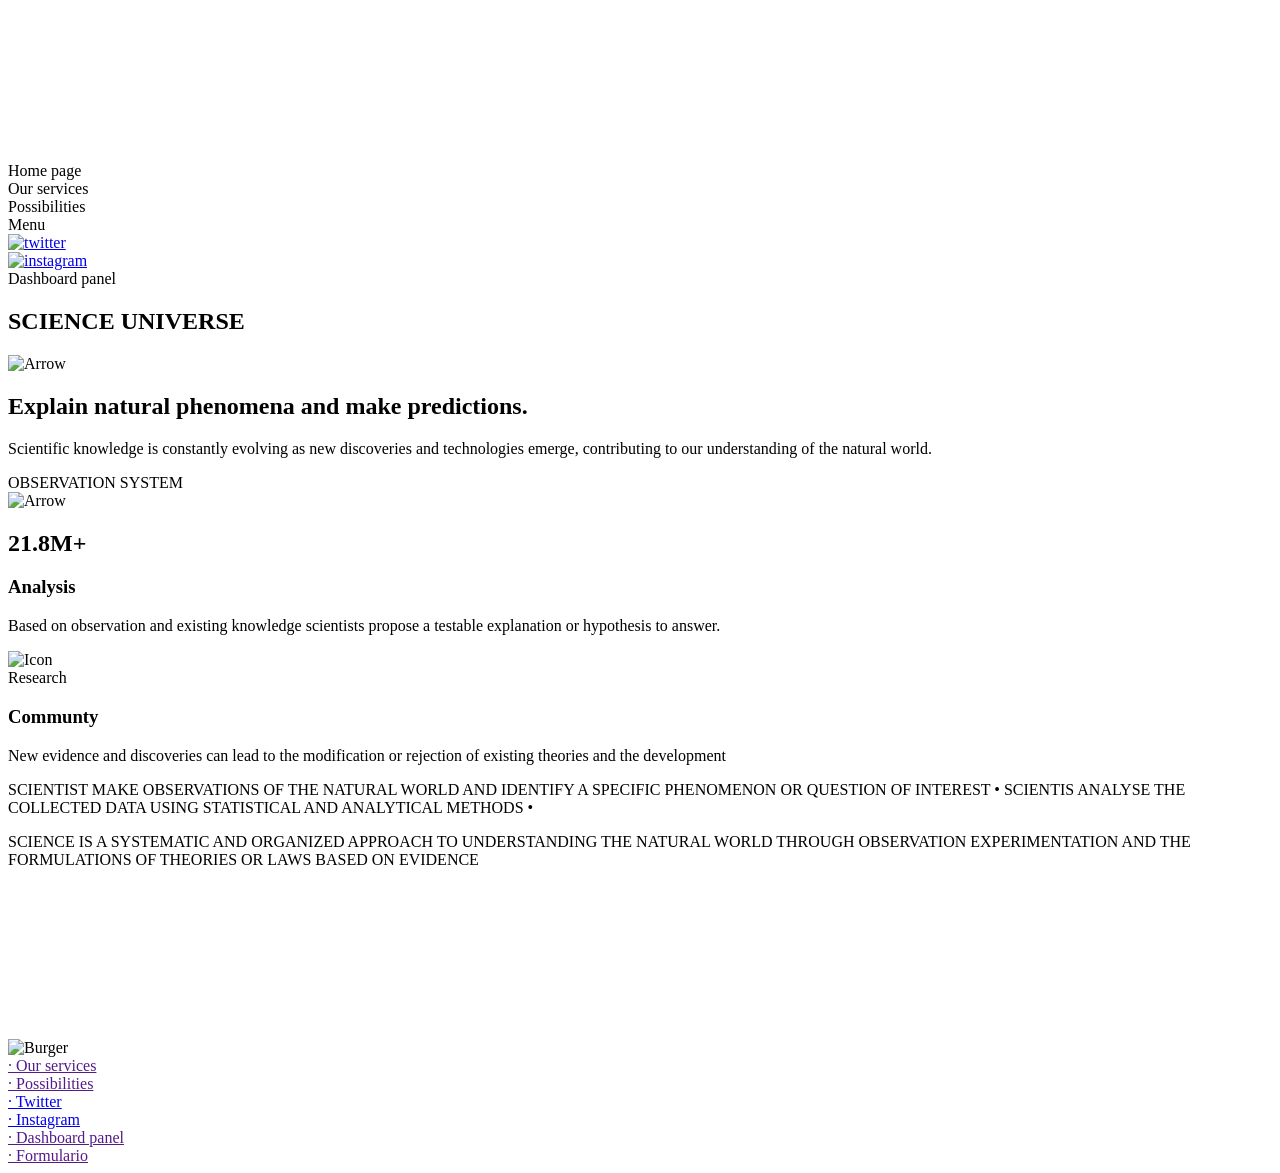
==== index.html @ e3255ff3 "Feat favicon" ====
<!DOCTYPE html>
<html lang="en">
<head>
	<meta charset="UTF-8">
	<meta name="viewport" content="width=device-width, initial-scale=1.0">
	<link rel="stylesheet" href="CSS/normalize.css">
	<link rel="stylesheet" href="CSS/styles.css">
	<link rel="icon" type="image/x-icon" href="Science-Universe.png">
	<script src="https://code.jquery.com/jquery-3.6.0.min.js"></script>
	<title>3D</title>
</head>
<body>
    <div class="backVid" id="video">
        <video class="findVid" autoplay muted loop>
            <source src="IMG/vid1.mp4" type="video/mp4">
        </video>
    </div>

    <div class="content">
		<div class="intContent">
			<header id="headerContent">
				<div class="headerContent">
					<div>
						<div>
							<span>Home page</span>
						</div>
						<div>
							<span>Our services</span>
						</div>
						<div>
							<span>Possibilities</span>
						</div>
						<div class="Menu">
							<span>Menu</span>
						</div>
						
					</div>
					<div>
						<div>
							<a target="_blank" href="https://twitter.com">
								<img src="IMG/twitter.svg" alt="twitter">	
							</a>
						</div>
						<div>
							<a target="_blank" href="https://instagram.com">
								<img src="IMG/instagram.svg" alt="instagram">
							</a>
						</div>
						<div>
							<span>Dashboard panel</span>
						</div>
					</div>
				</div>
			</header>
			<main>

				<section class="mainContent">
					<div>
						<div>
							<div>
								<div class="circle"></div>
								<div class="circle cr2"></div>
							</div>
							<div>
								<h2>SCIENCE UNIVERSE</h2>
							</div>
						</div>
						<div>
							<div>
								<img src="IMG/arrow.svg" alt="Arrow">
							</div>
						</div>
					</div>
				</section>

				<nav class="mainContent">
					<div>
						<div>
							<div class="cajaNum1">
								<div class="textArea">
									<div>
										<h2><span>Explain</span> natural phenomena and make predictions.</h2>
									</div>
								</div>
								<div class="contentLine">
									<div>
										<p><span>Scientific knowledge</span> is constantly evolving as new 
											discoveries and technologies emerge, contributing to our understanding
											of the natural world.</p>
									</div>
									<div class="line">
									</div>
								</div>
								<div class="textArea2">
									<div>
										<span>OBSERVATION SYSTEM</span>
									</div>
									<div class="findArrowUnderline">
										<div>
											<img src="IMG/arrowW.svg" alt="Arrow">
										</div>
									</div>
								</div>
							</div>
						</div>
					</div>
					<div>
						<div>
							<div>
								<div class="cajaNum2">
									<div>
										<h2>21.8M+</h2>
									</div>
									<div>
										<h3>Analysis</h3>
										<p><span>Based on observation</span> and existing
											knowledge scientists propose a testable
											explanation or hypothesis to answer.</p>
									</div>
								</div>
							</div>
						</div>
						<div>
							<div>
								<div class="cajaNum3">

									<div>
										<div>
											<div>
												<div class="cicle"></div>
											</div>
											<div>
												<div>
													<img src="IMG/icon.png" alt="Icon">
												</div>
											</div>
										</div>
										<div>
											<span>Research</span>
										</div>
									</div>

									<div>
										<h3>Communty</h3>
										<p>New evidence and <span>discoveries</span> can lead to
											the modification or rejection of existing
											theories and the development</p>
									</div>

								</div>
							</div>
						</div>
					</div>
				</nav>

				<div class="carousel mainContent">
					<div class="carousel-inner">
						<p>SCIENTIST  MAKE OBSERVATIONS OF THE NATURAL WORLD AND IDENTIFY A SPECIFIC PHENOMENON OR QUESTION OF
							INTEREST • SCIENTIS ANALYSE THE COLLECTED DATA USING STATISTICAL AND ANALYTICAL METHODS •
						</p>
					</div>
				</div>

				<footer class="footerContent">
					<p>
						SCIENCE IS A SYSTEMATIC AND <span>ORGANIZED APPROACH</span> TO UNDERSTANDING THE NATURAL WORLD THROUGH 
						OBSERVATION EXPERIMENTATION AND THE FORMULATIONS OF THEORIES OR LAWS <span>BASED ON EVIDENCE</span>
					</p>
				</footer>

			</main>
		</div>
    </div>

	<div class="overlayMenu">
		<div>
			<video autoplay muted loop>
				<source src="IMG/vid1.mp4" type="video/mp4">
			</video>
		</div>
		<div>
			<div class="menuClose">
				<div class="Menu">
					<img src="IMG/close.svg" alt="Burger">
				</div>
			</div>
			<div>
				<div>
					<a href="">· Our services</a>
				</div>
				<div>
					<a href="">· Possibilities</a>
				</div>
				<div>
					<a href="https://twitter.com">· Twitter</a>
				</div>
				<div>
					<a href="https://instagram.com">· Instagram</a>
				</div>
				<div>
					<a href="">· Dashboard panel</a>
				</div>
				<div>
					<a href="">· Formulario</a>
				</div>
			</div>
		</div>
	</div>
	<script src="JS/script.js">
	</script>
</body>
</html>
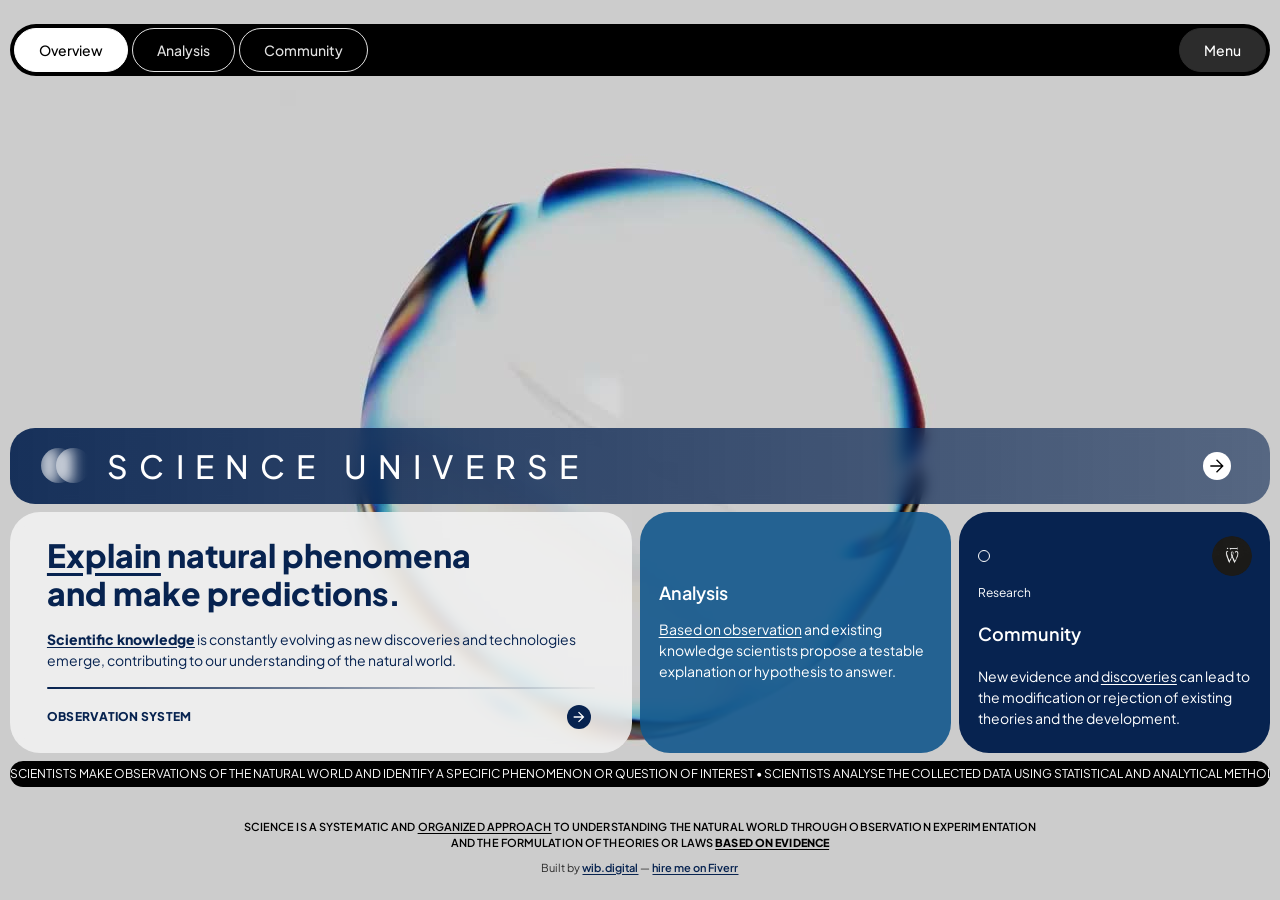
==== commit 0dcfafa7: "Publish rebuilt site with hire-me block, footer credit and Person JSON-LD Co-Authored-By: Claude Opu" ====
--- a/index.html
+++ b/index.html
@@ -1,212 +1,195 @@
 <!DOCTYPE html>
 <html lang="en">
 <head>
-	<meta charset="UTF-8">
-	<meta name="viewport" content="width=device-width, initial-scale=1.0">
-	<link rel="stylesheet" href="CSS/normalize.css">
-	<link rel="stylesheet" href="CSS/styles.css">
-	<link rel="icon" type="image/x-icon" href="Science-Universe.png">
-	<script src="https://code.jquery.com/jquery-3.6.0.min.js"></script>
-	<title>3D</title>
+  <meta charset="utf-8">
+  <meta name="viewport" content="width=device-width, initial-scale=1.0">
+
+  <title>Science Universe — How science explains natural phenomena</title>
+  <meta name="description" content="Science Universe is a single-screen concept landing page about how science explains natural phenomena and makes predictions through observation and analysis.">
+
+  <link rel="canonical" href="https://scienceuniverse.wib.digital/">
+
+  <meta property="og:type" content="website">
+  <meta property="og:title" content="Science Universe — How science explains natural phenomena">
+  <meta property="og:description" content="A single-screen concept landing page about how science explains natural phenomena and makes predictions through observation and analysis.">
+  <meta property="og:url" content="https://scienceuniverse.wib.digital/">
+  <meta property="og:image" content="https://scienceuniverse.wib.digital/assets/img/logo/og-image.jpg">
+  <meta property="og:image:width" content="1200">
+  <meta property="og:image:height" content="630">
+  <meta property="og:image:alt" content="Science Universe logo: an atom crossed by a magnifying glass.">
+  <meta name="twitter:card" content="summary_large_image">
+
+  <meta name="theme-color" content="#072350">
+
+  <link rel="icon" type="image/png" sizes="32x32" href="assets/img/logo/favicon-32.png">
+  <link rel="apple-touch-icon" href="assets/img/logo/apple-touch-icon.png">
+
+  <link rel="preconnect" href="https://fonts.googleapis.com">
+  <link rel="preconnect" href="https://fonts.gstatic.com" crossorigin>
+  <link rel="stylesheet" href="https://fonts.googleapis.com/css2?family=Plus+Jakarta+Sans:wght@400;500;600;800&display=swap">
+
+  <link rel="stylesheet" href="assets/css/base.css">
+  <link rel="stylesheet" href="assets/css/layout.css">
+  <link rel="stylesheet" href="assets/css/components.css">
+
+  <script defer src="assets/js/main.js"></script>
+  <noscript>
+    <style>
+      /* The overlay menu is script driven; without it the header links stand alone. */
+      #menu-open,
+      #menu {
+        display: none;
+      }
+    </style>
+  </noscript>
+
+  <script type="application/ld+json">
+  {
+    "@context": "https://schema.org",
+    "@type": "Person",
+    "name": "Pablo Nieto Pérez",
+    "url": "https://wib.digital",
+    "jobTitle": "Web Designer and Developer",
+    "sameAs": [
+      "https://www.fiverr.com/pablonietop",
+      "https://www.linkedin.com/in/pablo-nieto-perez-39a530292"
+    ]
+  }
+  </script>
 </head>
 <body>
-    <div class="backVid" id="video">
-        <video class="findVid" autoplay muted loop>
-            <source src="IMG/vid1.mp4" type="video/mp4">
-        </video>
+  <a class="skip-link" href="#main">Skip to content</a>
+
+  <div class="backdrop" id="backdrop" aria-hidden="true">
+    <video class="backdrop__video" autoplay muted loop playsinline preload="auto"
+           poster="assets/video/science-universe-loop-poster.jpg" width="720" height="720">
+      <source src="assets/video/science-universe-loop.mp4" type="video/mp4">
+    </video>
+  </div>
+
+  <div class="shell" id="shell">
+    <div class="shell__inner">
+
+      <header class="site-header reveal reveal--header">
+        <nav class="site-nav" aria-label="Main">
+          <ul class="site-nav__list">
+            <li><a class="chip chip--active" href="#hero">Overview</a></li>
+            <li><a class="chip" href="#analysis">Analysis</a></li>
+            <li><a class="chip" href="#community">Community</a></li>
+          </ul>
+          <button class="chip chip--solid" type="button" id="menu-open"
+                  aria-expanded="false" aria-controls="menu">Menu</button>
+        </nav>
+      </header>
+
+      <main id="main">
+
+        <section class="hero reveal" id="hero" aria-labelledby="hero-title">
+          <div class="hero__row">
+            <div class="hero__brand">
+              <span class="hero__orbs" aria-hidden="true">
+                <span class="orb"></span>
+                <span class="orb orb--offset"></span>
+              </span>
+              <h1 class="hero__title" id="hero-title">Science Universe</h1>
+            </div>
+            <a class="hero__jump" href="#pillars" aria-label="Jump to the overview cards">
+              <svg viewBox="0 -960 960 960" width="20" height="20" aria-hidden="true" focusable="false">
+                <path fill="currentColor" d="M673-446.67H160v-66.66h513l-240-240L480-800l320 320-320 320-47-46.67 240-240Z"></path>
+              </svg>
+            </a>
+          </div>
+        </section>
+
+        <div class="pillars reveal" id="pillars">
+
+          <article class="pillar pillar--statement">
+            <h2 class="pillar__title"><span class="u-underline">Explain</span> natural phenomena and make predictions.</h2>
+            <div class="pillar__note">
+              <p><span class="u-strong">Scientific knowledge</span> is constantly evolving as new
+                discoveries and technologies emerge, contributing to our understanding
+                of the natural world.</p>
+              <span class="rule" aria-hidden="true"></span>
+            </div>
+            <p class="pillar__label">
+              <span>Observation system</span>
+              <span class="pillar__badge" aria-hidden="true">
+                <svg viewBox="0 -960 960 960" width="16" height="16" focusable="false">
+                  <path fill="currentColor" d="M647-440H160v-80h487L423-744l57-56 320 320-320 320-57-56 224-224Z"></path>
+                </svg>
+              </span>
+            </p>
+          </article>
+
+          <article class="pillar pillar--analysis" id="analysis">
+            <h2 class="pillar__heading">Analysis</h2>
+            <p class="pillar__text"><span class="u-underline">Based on observation</span> and existing
+              knowledge scientists propose a testable
+              explanation or hypothesis to answer.</p>
+          </article>
+
+          <article class="pillar pillar--community" id="community">
+            <div class="pillar__eyebrow">
+              <span class="pillar__eyebrow-row">
+                <span class="dot" aria-hidden="true"></span>
+                <img class="pillar__mark" src="assets/img/content/wib-mark.png"
+                     alt="wib.digital logo" width="128" height="128" loading="lazy" decoding="async">
+              </span>
+              <span class="pillar__eyebrow-text">Research</span>
+            </div>
+            <h2 class="pillar__heading">Community</h2>
+            <p class="pillar__text">New evidence and <span class="u-underline">discoveries</span> can lead to
+              the modification or rejection of existing
+              theories and the development.</p>
+          </article>
+
+        </div>
+
+        <div class="marquee reveal">
+          <p class="marquee__track">
+            <span class="marquee__copy">SCIENTISTS MAKE OBSERVATIONS OF THE NATURAL WORLD AND IDENTIFY A SPECIFIC PHENOMENON OR QUESTION OF INTEREST • SCIENTISTS ANALYSE THE COLLECTED DATA USING STATISTICAL AND ANALYTICAL METHODS • </span>
+            <span class="marquee__copy" aria-hidden="true">SCIENTISTS MAKE OBSERVATIONS OF THE NATURAL WORLD AND IDENTIFY A SPECIFIC PHENOMENON OR QUESTION OF INTEREST • SCIENTISTS ANALYSE THE COLLECTED DATA USING STATISTICAL AND ANALYTICAL METHODS • </span>
+          </p>
+        </div>
+
+      </main>
+
+      <footer class="site-footer reveal">
+        <p class="site-footer__statement">
+          SCIENCE IS A SYSTEMATIC AND <span class="u-underline">ORGANIZED APPROACH</span> TO UNDERSTANDING THE NATURAL WORLD THROUGH
+          OBSERVATION EXPERIMENTATION AND THE FORMULATION OF THEORIES OR LAWS <span class="u-strong">BASED ON EVIDENCE</span>
+        </p>
+        <p class="site-footer__credit">
+          Built by <a href="https://wib.digital" rel="noopener">wib.digital</a> —
+          <a href="https://www.fiverr.com/pablonietop" rel="noopener">hire me on Fiverr</a>
+        </p>
+      </footer>
+
     </div>
+  </div>
 
-    <div class="content">
-		<div class="intContent">
-			<header id="headerContent">
-				<div class="headerContent">
-					<div>
-						<div>
-							<span>Home page</span>
-						</div>
-						<div>
-							<span>Our services</span>
-						</div>
-						<div>
-							<span>Possibilities</span>
-						</div>
-						<div class="Menu">
-							<span>Menu</span>
-						</div>
-						
-					</div>
-					<div>
-						<div>
-							<a target="_blank" href="https://twitter.com">
-								<img src="IMG/twitter.svg" alt="twitter">	
-							</a>
-						</div>
-						<div>
-							<a target="_blank" href="https://instagram.com">
-								<img src="IMG/instagram.svg" alt="instagram">
-							</a>
-						</div>
-						<div>
-							<span>Dashboard panel</span>
-						</div>
-					</div>
-				</div>
-			</header>
-			<main>
-
-				<section class="mainContent">
-					<div>
-						<div>
-							<div>
-								<div class="circle"></div>
-								<div class="circle cr2"></div>
-							</div>
-							<div>
-								<h2>SCIENCE UNIVERSE</h2>
-							</div>
-						</div>
-						<div>
-							<div>
-								<img src="IMG/arrow.svg" alt="Arrow">
-							</div>
-						</div>
-					</div>
-				</section>
-
-				<nav class="mainContent">
-					<div>
-						<div>
-							<div class="cajaNum1">
-								<div class="textArea">
-									<div>
-										<h2><span>Explain</span> natural phenomena and make predictions.</h2>
-									</div>
-								</div>
-								<div class="contentLine">
-									<div>
-										<p><span>Scientific knowledge</span> is constantly evolving as new 
-											discoveries and technologies emerge, contributing to our understanding
-											of the natural world.</p>
-									</div>
-									<div class="line">
-									</div>
-								</div>
-								<div class="textArea2">
-									<div>
-										<span>OBSERVATION SYSTEM</span>
-									</div>
-									<div class="findArrowUnderline">
-										<div>
-											<img src="IMG/arrowW.svg" alt="Arrow">
-										</div>
-									</div>
-								</div>
-							</div>
-						</div>
-					</div>
-					<div>
-						<div>
-							<div>
-								<div class="cajaNum2">
-									<div>
-										<h2>21.8M+</h2>
-									</div>
-									<div>
-										<h3>Analysis</h3>
-										<p><span>Based on observation</span> and existing
-											knowledge scientists propose a testable
-											explanation or hypothesis to answer.</p>
-									</div>
-								</div>
-							</div>
-						</div>
-						<div>
-							<div>
-								<div class="cajaNum3">
-
-									<div>
-										<div>
-											<div>
-												<div class="cicle"></div>
-											</div>
-											<div>
-												<div>
-													<img src="IMG/icon.png" alt="Icon">
-												</div>
-											</div>
-										</div>
-										<div>
-											<span>Research</span>
-										</div>
-									</div>
-
-									<div>
-										<h3>Communty</h3>
-										<p>New evidence and <span>discoveries</span> can lead to
-											the modification or rejection of existing
-											theories and the development</p>
-									</div>
-
-								</div>
-							</div>
-						</div>
-					</div>
-				</nav>
-
-				<div class="carousel mainContent">
-					<div class="carousel-inner">
-						<p>SCIENTIST  MAKE OBSERVATIONS OF THE NATURAL WORLD AND IDENTIFY A SPECIFIC PHENOMENON OR QUESTION OF
-							INTEREST • SCIENTIS ANALYSE THE COLLECTED DATA USING STATISTICAL AND ANALYTICAL METHODS •
-						</p>
-					</div>
-				</div>
-
-				<footer class="footerContent">
-					<p>
-						SCIENCE IS A SYSTEMATIC AND <span>ORGANIZED APPROACH</span> TO UNDERSTANDING THE NATURAL WORLD THROUGH 
-						OBSERVATION EXPERIMENTATION AND THE FORMULATIONS OF THEORIES OR LAWS <span>BASED ON EVIDENCE</span>
-					</p>
-				</footer>
-
-			</main>
-		</div>
+  <div class="menu" id="menu" aria-label="Site menu" inert>
+    <div class="menu__media" aria-hidden="true">
+      <video class="menu__video" muted loop playsinline preload="none"
+             poster="assets/video/science-universe-loop-poster.jpg" width="720" height="720">
+        <source src="assets/video/science-universe-loop.mp4" type="video/mp4">
+      </video>
     </div>
-
-	<div class="overlayMenu">
-		<div>
-			<video autoplay muted loop>
-				<source src="IMG/vid1.mp4" type="video/mp4">
-			</video>
-		</div>
-		<div>
-			<div class="menuClose">
-				<div class="Menu">
-					<img src="IMG/close.svg" alt="Burger">
-				</div>
-			</div>
-			<div>
-				<div>
-					<a href="">· Our services</a>
-				</div>
-				<div>
-					<a href="">· Possibilities</a>
-				</div>
-				<div>
-					<a href="https://twitter.com">· Twitter</a>
-				</div>
-				<div>
-					<a href="https://instagram.com">· Instagram</a>
-				</div>
-				<div>
-					<a href="">· Dashboard panel</a>
-				</div>
-				<div>
-					<a href="">· Formulario</a>
-				</div>
-			</div>
-		</div>
-	</div>
-	<script src="JS/script.js">
-	</script>
+    <div class="menu__panel">
+      <button class="menu__close" type="button" id="menu-close" aria-label="Close menu">
+        <svg viewBox="0 0 30 30" width="22" height="22" aria-hidden="true" focusable="false">
+          <path fill="currentColor" d="M 7 4 C 6.744125 4 6.4879687 4.0974687 6.2929688 4.2929688 L 4.2929688 6.2929688 C 3.9019687 6.6839688 3.9019687 7.3170313 4.2929688 7.7070312 L 11.585938 15 L 4.2929688 22.292969 C 3.9019687 22.683969 3.9019687 23.317031 4.2929688 23.707031 L 6.2929688 25.707031 C 6.6839688 26.098031 7.3170313 26.098031 7.7070312 25.707031 L 15 18.414062 L 22.292969 25.707031 C 22.682969 26.098031 23.317031 26.098031 23.707031 25.707031 L 25.707031 23.707031 C 26.098031 23.316031 26.098031 22.682969 25.707031 22.292969 L 18.414062 15 L 25.707031 7.7070312 C 26.098031 7.3170312 26.098031 6.6829688 25.707031 6.2929688 L 23.707031 4.2929688 C 23.316031 3.9019687 22.682969 3.9019687 22.292969 4.2929688 L 15 11.585938 L 7.7070312 4.2929688 C 7.5115312 4.0974687 7.255875 4 7 4 z"></path>
+        </svg>
+      </button>
+      <nav class="menu__nav" aria-label="Menu">
+        <ul class="menu__list">
+          <li><a href="#hero">· Overview</a></li>
+          <li><a href="#analysis">· Analysis</a></li>
+          <li><a href="#community">· Community</a></li>
+          <li><a href="https://wib.digital" rel="noopener">· wib.digital</a></li>
+        </ul>
+      </nav>
+    </div>
+  </div>
 </body>
-</html>+</html>
--- a/assets/css/base.css
+++ b/assets/css/base.css
@@ -0,0 +1,225 @@
+/* ==========================================================================
+   base.css — design tokens, reset and typography
+   ========================================================================== */
+
+/* --------------------------------------------------------------------------
+   1. Tokens
+   -------------------------------------------------------------------------- */
+
+:root {
+  /* Colour — derived from the palette the site already used */
+  --c-ink: #000000;
+  --c-navy: #072350;
+  --c-blue: #12578c;
+  --c-graphite: #2c2c2c;
+  --c-line: #e1e1e1;
+  --c-paper: #f3f3f3;
+  --c-canvas: #cccccc;
+  --c-white: #ffffff;
+
+  --c-surface-light: rgba(243, 243, 243, 0.85);
+  --c-surface-blue: rgba(18, 87, 140, 0.9);
+
+  /* Spacing scale — 4 / 8 / 16 / 24 / 32 / 40 / 48 / 64 / 96 */
+  --space-4: 0.25rem;
+  --space-8: 0.5rem;
+  --space-16: 1rem;
+  --space-24: 1.5rem;
+  --space-32: 2rem;
+  --space-40: 2.5rem;
+  --space-48: 3rem;
+  --space-64: 4rem;
+  --space-96: 6rem;
+
+  /* Radii */
+  --r-sm: 20px;
+  --r-md: 25px;
+  --r-lg: 30px;
+  --r-pill: 999px;
+  --r-round: 50%;
+
+  /* Type scale */
+  --fs-3xs: 0.6875rem;
+  --fs-2xs: 0.75rem;
+  --fs-xs: 0.8125rem;
+  --fs-sm: 0.875rem;
+  --fs-base: 1rem;
+  --fs-md: 1.125rem;
+  --fs-lg: 1.5rem;
+  --fs-xl: 2rem;
+
+  --lh-tight: 1.2;
+  --lh-body: 1.5;
+
+  --fw-regular: 400;
+  --fw-medium: 500;
+  --fw-semibold: 600;
+  --fw-bold: 800;
+
+  --font-sans: "Plus Jakarta Sans", system-ui, -apple-system, "Segoe UI", sans-serif;
+
+  /* Motion */
+  --t-fast: 150ms;
+  --t-base: 200ms;
+  --t-slow: 250ms;
+  --t-scene: 900ms;
+  --ease: cubic-bezier(0.22, 0.61, 0.36, 1);
+
+  /* Effects */
+  --blur-glass: blur(7px);
+  --shadow-focus: 0 0 0 2px rgba(7, 35, 80, 0.25);
+
+  /* Layout */
+  --shell-width: 98.5%;
+  --shell-max: 3000px;
+  --touch-min: 44px;
+}
+
+/* --------------------------------------------------------------------------
+   2. Reset
+   -------------------------------------------------------------------------- */
+
+*,
+*::before,
+*::after {
+  box-sizing: border-box;
+}
+
+html {
+  -webkit-text-size-adjust: 100%;
+  scroll-behavior: smooth;
+}
+
+body,
+h1,
+h2,
+h3,
+p,
+figure,
+ul {
+  margin: 0;
+}
+
+ul {
+  padding: 0;
+  list-style: none;
+}
+
+img,
+svg,
+video {
+  display: block;
+  max-width: 100%;
+}
+
+img,
+video {
+  height: auto;
+}
+
+button {
+  font: inherit;
+  color: inherit;
+  background: none;
+  border: 0;
+  cursor: pointer;
+}
+
+a {
+  color: inherit;
+}
+
+:focus-visible {
+  outline: 2px solid currentColor;
+  outline-offset: 3px;
+  border-radius: var(--r-4, 4px);
+}
+
+/* --------------------------------------------------------------------------
+   3. Base typography
+   -------------------------------------------------------------------------- */
+
+body {
+  min-height: 100vh;
+  min-height: 100svh;
+  margin: 0;
+  background: var(--c-canvas);
+  color: var(--c-ink);
+  font-family: var(--font-sans);
+  font-size: var(--fs-sm);
+  line-height: var(--lh-body);
+  overflow-x: hidden;
+}
+
+h1,
+h2,
+h3 {
+  line-height: var(--lh-tight);
+  font-weight: var(--fw-semibold);
+  text-wrap: balance;
+}
+
+p {
+  max-width: 68ch;
+}
+
+::selection {
+  background: rgba(7, 35, 80, 0.2);
+}
+
+/* --------------------------------------------------------------------------
+   4. Utilities
+   -------------------------------------------------------------------------- */
+
+.u-underline {
+  text-decoration: underline;
+  text-underline-offset: 0.15em;
+}
+
+.u-strong {
+  font-weight: var(--fw-bold);
+  text-decoration: underline;
+  text-underline-offset: 0.15em;
+}
+
+.skip-link {
+  position: absolute;
+  top: var(--space-8);
+  left: var(--space-8);
+  z-index: 200;
+  display: flex;
+  align-items: center;
+  min-height: var(--touch-min);
+  padding: var(--space-8) var(--space-24);
+  background: var(--c-navy);
+  color: var(--c-white);
+  font-size: var(--fs-sm);
+  font-weight: var(--fw-semibold);
+  border-radius: var(--r-pill);
+  text-decoration: none;
+  transform: translateY(-200%);
+  transition: transform var(--t-base) var(--ease);
+}
+
+.skip-link:focus-visible {
+  transform: translateY(0);
+  outline-color: var(--c-white);
+}
+
+/* --------------------------------------------------------------------------
+   5. Reduced motion
+   -------------------------------------------------------------------------- */
+
+@media (prefers-reduced-motion: reduce) {
+  html {
+    scroll-behavior: auto;
+  }
+
+  *,
+  *::before,
+  *::after {
+    animation-duration: 1ms !important;
+    animation-iteration-count: 1 !important;
+    transition-duration: 1ms !important;
+  }
+}
--- a/assets/css/layout.css
+++ b/assets/css/layout.css
@@ -0,0 +1,269 @@
+/* ==========================================================================
+   layout.css — backdrop, page shell, header, main grid, footer
+   ========================================================================== */
+
+/* --------------------------------------------------------------------------
+   1. Backdrop video layer
+   -------------------------------------------------------------------------- */
+
+.backdrop {
+  position: fixed;
+  inset: 0;
+  z-index: 0;
+  display: grid;
+  place-items: center;
+  overflow: hidden;
+  background: var(--c-canvas);
+  transition: transform var(--t-scene) var(--ease), opacity var(--t-scene) var(--ease);
+}
+
+.backdrop__video {
+  width: 90%;
+  max-width: 720px;
+  animation: video-in 1s var(--ease) 200ms both;
+}
+
+@keyframes video-in {
+  from {
+    opacity: 0;
+    transform: scale(1.8);
+  }
+  to {
+    opacity: 1;
+    transform: scale(1);
+  }
+}
+
+/* Menu open: the backdrop collapses away behind the overlay. */
+body.is-menu-open .backdrop {
+  opacity: 0;
+  transform: scale(0.2);
+}
+
+/* --------------------------------------------------------------------------
+   2. Page shell
+   -------------------------------------------------------------------------- */
+
+.shell {
+  position: relative;
+  z-index: 10;
+}
+
+.shell__inner {
+  display: flex;
+  flex-direction: column;
+  gap: var(--space-32);
+  width: var(--shell-width);
+  max-width: var(--shell-max);
+  min-height: 100vh;
+  min-height: 100svh;
+  margin: 0 auto;
+  padding-block: var(--space-16);
+}
+
+/* --------------------------------------------------------------------------
+   3. Header
+   -------------------------------------------------------------------------- */
+
+.site-header {
+  background: var(--c-ink);
+  border-radius: var(--r-lg);
+  padding: var(--space-4);
+}
+
+.site-nav {
+  display: flex;
+  flex-wrap: wrap;
+  align-items: center;
+  justify-content: space-between;
+  gap: var(--space-8);
+}
+
+.site-nav__list {
+  display: flex;
+  flex: 1 1 auto;
+  align-items: center;
+  gap: var(--space-4);
+}
+
+.site-nav__list li {
+  flex: 1 1 auto;
+}
+
+/* Secondary links collapse on the narrowest screens; the overlay menu keeps
+   them reachable. */
+.site-nav__list li:nth-child(2),
+.site-nav__list li:nth-child(3) {
+  display: none;
+}
+
+/* --------------------------------------------------------------------------
+   4. Main stack
+   -------------------------------------------------------------------------- */
+
+main {
+  display: flex;
+  flex-direction: column;
+  gap: var(--space-8);
+  width: 100%;
+  margin-top: auto;
+}
+
+/* Pages without a hero stack sit centred instead of anchored to the bottom. */
+.main--center {
+  margin-block: auto;
+}
+
+.pillars {
+  display: grid;
+  grid-template-columns: 1fr;
+  gap: var(--space-8);
+  width: 100%;
+}
+
+/* --------------------------------------------------------------------------
+   5. Footer
+   -------------------------------------------------------------------------- */
+
+.site-footer {
+  display: flex;
+  flex-direction: column;
+  align-items: center;
+  gap: var(--space-8);
+  width: 95%;
+  margin: 0 auto;
+  text-align: center;
+}
+
+.site-footer__statement {
+  max-width: 100ch;
+  font-size: var(--fs-3xs);
+  font-weight: var(--fw-semibold);
+  letter-spacing: 0.01em;
+}
+
+.site-footer__credit {
+  font-size: var(--fs-3xs);
+  color: var(--c-graphite);
+}
+
+.site-footer__credit a {
+  color: var(--c-navy);
+  font-weight: var(--fw-semibold);
+  text-decoration: underline;
+  text-underline-offset: 0.15em;
+  transition: color var(--t-base) var(--ease);
+}
+
+.site-footer__credit a:hover,
+.site-footer__credit a:focus-visible {
+  color: var(--c-blue);
+}
+
+/* --------------------------------------------------------------------------
+   6. Entrance choreography
+   -------------------------------------------------------------------------- */
+
+.reveal {
+  animation: rise var(--t-scene) var(--ease) both;
+}
+
+.reveal--header {
+  animation-name: drop;
+}
+
+.site-header {
+  animation-delay: 500ms;
+}
+
+.hero {
+  animation-delay: 600ms;
+}
+
+.pillars {
+  animation-delay: 700ms;
+}
+
+.marquee {
+  animation-delay: 800ms;
+}
+
+.site-footer {
+  animation-delay: 900ms;
+}
+
+@keyframes rise {
+  from {
+    opacity: 0;
+    transform: translateY(48px);
+  }
+  to {
+    opacity: 1;
+    transform: translateY(0);
+  }
+}
+
+@keyframes drop {
+  from {
+    opacity: 0;
+    transform: translateY(-16px);
+  }
+  to {
+    opacity: 1;
+    transform: translateY(0);
+  }
+}
+
+/* --------------------------------------------------------------------------
+   7. Breakpoints
+   -------------------------------------------------------------------------- */
+
+@media (min-width: 480px) {
+  .site-nav__list {
+    flex: 0 0 auto;
+  }
+
+  .site-nav__list li {
+    flex: 0 0 auto;
+  }
+
+  .site-nav__list li:nth-child(2) {
+    display: block;
+  }
+
+  .pillars {
+    grid-template-columns: 1fr 1fr;
+  }
+
+  .pillar--statement {
+    grid-column: 1 / -1;
+  }
+
+  .site-footer {
+    width: 85%;
+  }
+}
+
+@media (min-width: 768px) {
+  .site-nav__list li:nth-child(3) {
+    display: block;
+  }
+
+  .pillars {
+    grid-template-columns: 2fr 1fr 1fr;
+  }
+
+  .pillar--statement {
+    grid-column: auto;
+  }
+
+  .site-footer {
+    width: 70%;
+  }
+}
+
+@media (min-width: 1024px) {
+  .shell__inner {
+    padding-block: var(--space-24);
+  }
+}
--- a/assets/css/components.css
+++ b/assets/css/components.css
@@ -0,0 +1,619 @@
+/* ==========================================================================
+   components.css — chips, hero, pillars, marquee, overlay menu
+   ========================================================================== */
+
+/* --------------------------------------------------------------------------
+   1. Chip (header navigation links and the menu trigger)
+   -------------------------------------------------------------------------- */
+
+.chip {
+  display: flex;
+  align-items: center;
+  justify-content: center;
+  width: 100%;
+  min-height: var(--touch-min);
+  padding: var(--space-8) var(--space-24);
+  border: 1px solid var(--c-line);
+  border-radius: var(--r-lg);
+  color: var(--c-line);
+  font-size: var(--fs-sm);
+  font-weight: var(--fw-medium);
+  text-align: center;
+  text-decoration: none;
+  white-space: nowrap;
+  transition: background-color var(--t-base) var(--ease),
+    color var(--t-base) var(--ease), border-color var(--t-base) var(--ease);
+}
+
+.chip:hover {
+  background-color: var(--c-graphite);
+  color: var(--c-white);
+}
+
+.chip:focus-visible {
+  outline-color: var(--c-white);
+  outline-offset: 2px;
+}
+
+.chip:active {
+  background-color: var(--c-ink);
+}
+
+.chip--active {
+  background-color: var(--c-white);
+  border-color: var(--c-white);
+  color: var(--c-ink);
+}
+
+.chip--active:hover {
+  background-color: var(--c-line);
+  color: var(--c-ink);
+}
+
+.chip--solid {
+  width: auto;
+  background-color: var(--c-graphite);
+  border-color: var(--c-graphite);
+  color: var(--c-white);
+}
+
+.chip--solid:hover {
+  background-color: var(--c-white);
+  border-color: var(--c-white);
+  color: var(--c-ink);
+}
+
+/* --------------------------------------------------------------------------
+   2. Hero banner
+   -------------------------------------------------------------------------- */
+
+.hero {
+  position: relative;
+  z-index: 1;
+  border-radius: var(--r-md);
+  background-image: linear-gradient(
+    to right,
+    rgba(7, 35, 80, 0.92),
+    rgba(7, 35, 80, 0.6)
+  );
+  -webkit-backdrop-filter: var(--blur-glass);
+  backdrop-filter: var(--blur-glass);
+}
+
+.hero::before {
+  content: "";
+  position: absolute;
+  inset: 0;
+  z-index: -1;
+  border-radius: var(--r-sm);
+  background-image: linear-gradient(
+    to right,
+    rgba(7, 35, 80, 0.95),
+    rgba(7, 35, 80, 0.75)
+  );
+  opacity: 0;
+  transition: opacity var(--t-slow) linear;
+}
+
+.hero:hover::before {
+  opacity: 0.8;
+}
+
+.hero__row {
+  display: flex;
+  flex-wrap: nowrap;
+  align-items: center;
+  justify-content: space-between;
+  gap: var(--space-16);
+  width: 95%;
+  margin: 0 auto;
+  padding-block: var(--space-8);
+}
+
+.hero__brand {
+  display: flex;
+  align-items: center;
+  gap: var(--space-16);
+  min-width: 0;
+}
+
+.hero__orbs {
+  display: flex;
+  flex: 0 0 auto;
+}
+
+.orb {
+  position: relative;
+  width: 26px;
+  height: 26px;
+  overflow: hidden;
+  border-radius: var(--r-round);
+}
+
+.orb::before {
+  content: "";
+  position: absolute;
+  inset: -1px auto -1px -1px;
+  z-index: -1;
+  width: 50%;
+  border: 5px solid rgba(255, 255, 255, 0.1);
+  background: rgba(255, 255, 255, 0.8);
+  filter: blur(7px);
+}
+
+.orb--offset {
+  margin-left: -14px;
+}
+
+.hero__title {
+  color: var(--c-white);
+  font-size: var(--fs-base);
+  font-weight: var(--fw-medium);
+  letter-spacing: 0.35rem;
+  text-transform: uppercase;
+}
+
+.hero__jump {
+  display: grid;
+  flex: 0 0 auto;
+  place-items: center;
+  width: var(--touch-min);
+  height: var(--touch-min);
+  border-radius: var(--r-round);
+  color: var(--c-ink);
+}
+
+.hero__jump svg {
+  box-sizing: content-box;
+  padding: 4px;
+  border-radius: var(--r-round);
+  background: var(--c-white);
+  transition: background-color var(--t-base) var(--ease),
+    transform var(--t-base) var(--ease);
+}
+
+.hero__jump:hover svg {
+  background: var(--c-line);
+  transform: translateX(2px);
+}
+
+.hero__jump:focus-visible {
+  outline-color: var(--c-white);
+  outline-offset: 0;
+}
+
+/* --------------------------------------------------------------------------
+   3. Pillar cards
+   -------------------------------------------------------------------------- */
+
+.pillar {
+  display: flex;
+  flex-direction: column;
+  gap: var(--space-16);
+  padding: var(--space-24) 6%;
+  border-radius: var(--r-lg);
+}
+
+.pillar__text,
+.pillar__note p {
+  font-size: var(--fs-xs);
+  font-weight: var(--fw-regular);
+}
+
+.pillar__heading {
+  font-size: var(--fs-base);
+  font-weight: var(--fw-semibold);
+}
+
+/* 3.1 Statement card */
+
+.pillar--statement {
+  justify-content: space-between;
+  background: var(--c-surface-light);
+  -webkit-backdrop-filter: var(--blur-glass);
+  backdrop-filter: var(--blur-glass);
+  color: var(--c-navy);
+}
+
+.pillar__title {
+  font-size: var(--fs-lg);
+  font-weight: var(--fw-bold);
+}
+
+.pillar__note {
+  display: flex;
+  flex-direction: column;
+  gap: var(--space-16);
+}
+
+.rule {
+  display: block;
+  width: 100%;
+  height: 2px;
+  border-radius: var(--r-sm);
+  background: linear-gradient(
+    to right,
+    rgb(7, 35, 80),
+    rgba(203, 203, 203, 0.2)
+  );
+}
+
+.pillar__label {
+  display: flex;
+  align-items: center;
+  justify-content: space-between;
+  gap: var(--space-16);
+  margin: 0;
+  font-size: var(--fs-2xs);
+  font-weight: var(--fw-bold);
+  text-transform: uppercase;
+  letter-spacing: 0.02em;
+}
+
+.pillar__badge {
+  display: grid;
+  flex: 0 0 auto;
+  place-items: center;
+  padding: var(--space-4);
+  border-radius: var(--r-round);
+  background: var(--c-navy);
+  color: var(--c-white);
+}
+
+/* 3.2 Analysis card */
+
+.pillar--analysis {
+  justify-content: center;
+  background: var(--c-surface-blue);
+  -webkit-backdrop-filter: blur(1px);
+  backdrop-filter: blur(1px);
+  color: var(--c-white);
+}
+
+/* 3.3 Community card */
+
+.pillar--community {
+  justify-content: space-between;
+  background: var(--c-navy);
+  color: var(--c-white);
+}
+
+.pillar__eyebrow {
+  display: flex;
+  flex-direction: column;
+  gap: var(--space-8);
+}
+
+.pillar__eyebrow-row {
+  display: flex;
+  align-items: center;
+  justify-content: space-between;
+  gap: var(--space-16);
+}
+
+.dot {
+  width: 12px;
+  height: 12px;
+  border: 1.5px solid var(--c-white);
+  border-radius: var(--r-round);
+}
+
+.pillar__mark {
+  width: 32px;
+  height: 32px;
+  border-radius: var(--r-round);
+}
+
+.pillar__eyebrow-text {
+  font-size: var(--fs-2xs);
+}
+
+/* --------------------------------------------------------------------------
+   4. Marquee
+   -------------------------------------------------------------------------- */
+
+.marquee {
+  width: 100%;
+  overflow: hidden;
+  padding-block: var(--space-4);
+  border-radius: var(--r-md);
+  background: var(--c-ink);
+  color: var(--c-white);
+}
+
+.marquee__track {
+  display: flex;
+  width: max-content;
+  max-width: none;
+  font-size: var(--fs-2xs);
+  white-space: nowrap;
+  animation: marquee-scroll 45s linear infinite;
+}
+
+.marquee__copy {
+  padding-right: var(--space-16);
+}
+
+@keyframes marquee-scroll {
+  from {
+    transform: translateX(0);
+  }
+  to {
+    transform: translateX(-50%);
+  }
+}
+
+@media (prefers-reduced-motion: reduce) {
+  .marquee__track {
+    animation: none;
+  }
+}
+
+/* --------------------------------------------------------------------------
+   5. Overlay menu
+   -------------------------------------------------------------------------- */
+
+.menu {
+  position: fixed;
+  inset: 0;
+  z-index: 100;
+  display: flex;
+  overflow: hidden;
+  background: var(--c-canvas);
+  opacity: 0;
+  visibility: hidden;
+  transition: opacity var(--t-slow) var(--ease),
+    visibility 0s linear var(--t-slow);
+}
+
+.menu.is-open {
+  opacity: 1;
+  visibility: visible;
+  transition: opacity var(--t-slow) var(--ease), visibility 0s;
+}
+
+.menu__media {
+  position: absolute;
+  inset: 0;
+  z-index: 1;
+  display: grid;
+  place-items: center;
+  overflow: hidden;
+}
+
+.menu__video {
+  width: 90%;
+  max-width: 720px;
+  opacity: 0;
+  transform: scale(0.25);
+  transition: transform 1s var(--ease), opacity 1s var(--ease);
+}
+
+.menu.is-open .menu__video {
+  opacity: 1;
+  transform: scale(1);
+  transition-delay: 200ms;
+}
+
+/* Scrim: keeps the menu labels legible over the moving footage. */
+.menu__media::after {
+  content: "";
+  position: absolute;
+  inset: 0;
+  background: rgba(204, 204, 204, 0.6);
+}
+
+.menu__panel {
+  position: absolute;
+  inset: 0;
+  z-index: 2;
+  display: grid;
+  place-items: center;
+}
+
+.menu__close {
+  position: absolute;
+  top: var(--space-16);
+  right: var(--space-16);
+  display: grid;
+  place-items: center;
+  width: var(--touch-min);
+  height: var(--touch-min);
+  border-radius: var(--r-round);
+  color: var(--c-navy);
+  transition: background-color var(--t-base) var(--ease);
+}
+
+.menu__close:hover {
+  background-color: rgba(7, 35, 80, 0.1);
+}
+
+.menu__list {
+  display: flex;
+  flex-direction: column;
+  align-items: center;
+  gap: var(--space-16);
+}
+
+.menu__list a {
+  display: flex;
+  align-items: center;
+  min-height: var(--touch-min);
+  padding-inline: var(--space-16);
+  color: var(--c-navy);
+  font-size: var(--fs-base);
+  font-weight: var(--fw-medium);
+  text-decoration: none;
+  opacity: 0;
+  transform: scale(0.5) translateY(-45px);
+  transition: transform var(--t-slow) var(--ease),
+    opacity var(--t-slow) var(--ease), color var(--t-base) var(--ease);
+}
+
+.menu.is-open .menu__list a {
+  opacity: 1;
+  transform: none;
+}
+
+.menu.is-open .menu__list li:nth-child(1) a {
+  transition-delay: 300ms;
+}
+
+.menu.is-open .menu__list li:nth-child(2) a {
+  transition-delay: 380ms;
+}
+
+.menu.is-open .menu__list li:nth-child(3) a {
+  transition-delay: 460ms;
+}
+
+.menu.is-open .menu__list li:nth-child(4) a {
+  transition-delay: 540ms;
+}
+
+.menu__list a:hover {
+  color: var(--c-blue);
+  text-decoration: underline;
+  text-underline-offset: 0.2rem;
+}
+
+/* --------------------------------------------------------------------------
+   6. Breakpoints
+   -------------------------------------------------------------------------- */
+
+@media (min-width: 480px) {
+  .hero__title {
+    font-size: var(--fs-md);
+    letter-spacing: 0.45rem;
+  }
+
+  .pillar__title {
+    font-size: var(--fs-lg);
+  }
+
+  .menu__list {
+    gap: var(--space-24);
+  }
+
+  .menu__list a {
+    font-size: var(--fs-md);
+  }
+}
+
+@media (min-width: 768px) {
+  .hero__row {
+    padding-block: var(--space-16);
+  }
+
+  .hero__title {
+    font-size: var(--fs-lg);
+    letter-spacing: 0.55rem;
+  }
+
+  .orb {
+    width: 32px;
+    height: 32px;
+  }
+
+  .orb--offset {
+    margin-left: -18px;
+  }
+
+  .pillar__heading {
+    font-size: var(--fs-md);
+  }
+
+  .pillar__mark {
+    width: 40px;
+    height: 40px;
+  }
+
+  .menu__close {
+    top: var(--space-32);
+    right: var(--space-32);
+  }
+}
+
+@media (min-width: 1024px) {
+  .hero__title {
+    font-size: var(--fs-xl);
+    letter-spacing: 0.7rem;
+  }
+
+  .orb {
+    width: 35px;
+    height: 35px;
+  }
+
+  .orb--offset {
+    margin-left: -20px;
+  }
+
+  .pillar__title {
+    font-size: var(--fs-xl);
+  }
+
+  .pillar__text,
+  .pillar__note p {
+    font-size: var(--fs-sm);
+  }
+}
+
+/* --------------------------------------------------------------------------
+   7. Error page
+   -------------------------------------------------------------------------- */
+
+.error {
+  display: flex;
+  flex-direction: column;
+  gap: var(--space-24);
+  align-items: flex-start;
+  padding: var(--space-32) 8%;
+  border-radius: var(--r-lg);
+  background: var(--c-navy);
+  color: var(--c-white);
+}
+
+.error__code {
+  font-size: var(--fs-2xs);
+  font-weight: var(--fw-bold);
+  letter-spacing: 0.35rem;
+  text-transform: uppercase;
+}
+
+.error__title {
+  font-size: var(--fs-lg);
+  font-weight: var(--fw-bold);
+}
+
+.error__text {
+  font-size: var(--fs-sm);
+  font-weight: var(--fw-regular);
+}
+
+.error__home {
+  display: inline-flex;
+  align-items: center;
+  gap: var(--space-8);
+  min-height: var(--touch-min);
+  padding: var(--space-8) var(--space-24);
+  border: 1px solid var(--c-white);
+  border-radius: var(--r-lg);
+  color: var(--c-white);
+  font-size: var(--fs-sm);
+  font-weight: var(--fw-medium);
+  text-decoration: none;
+  transition: background-color var(--t-base) var(--ease),
+    color var(--t-base) var(--ease);
+}
+
+.error__home:hover {
+  background-color: var(--c-white);
+  color: var(--c-navy);
+}
+
+@media (min-width: 768px) {
+  .error__title {
+    font-size: var(--fs-xl);
+  }
+}
